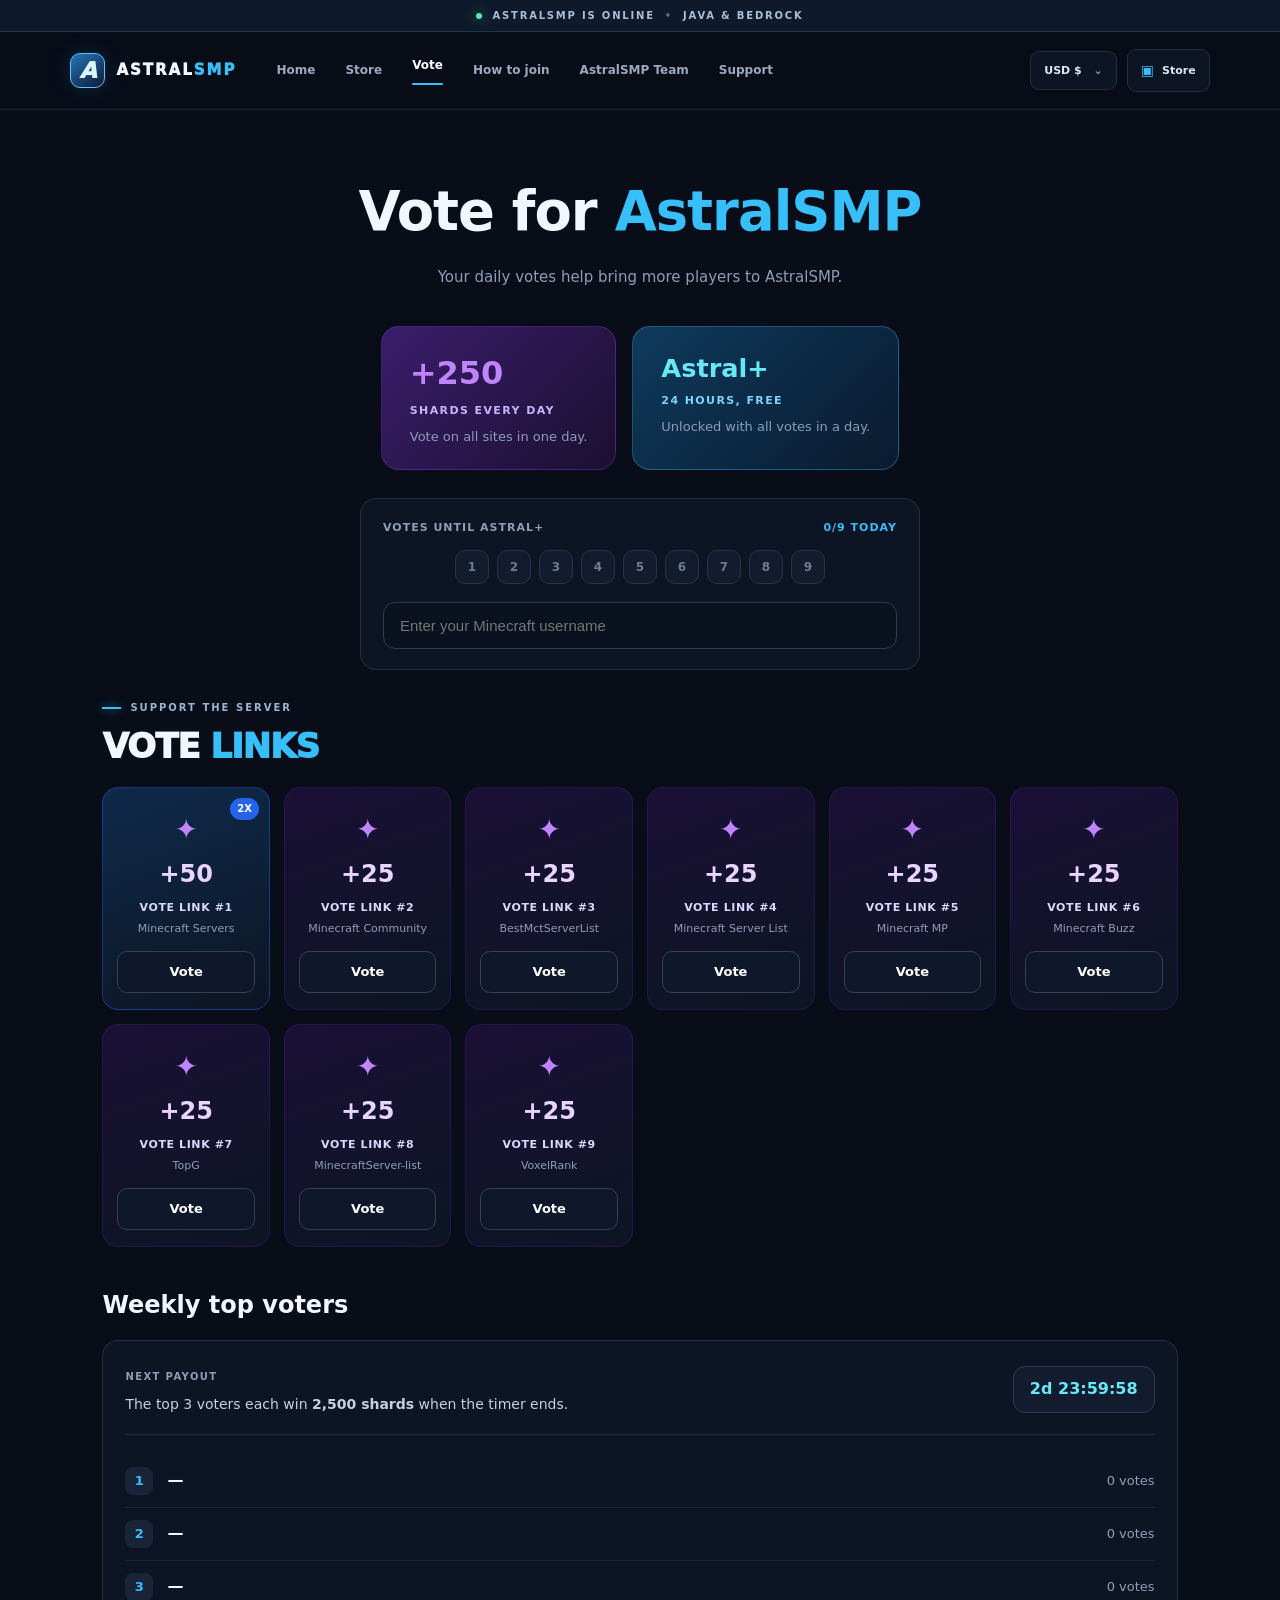
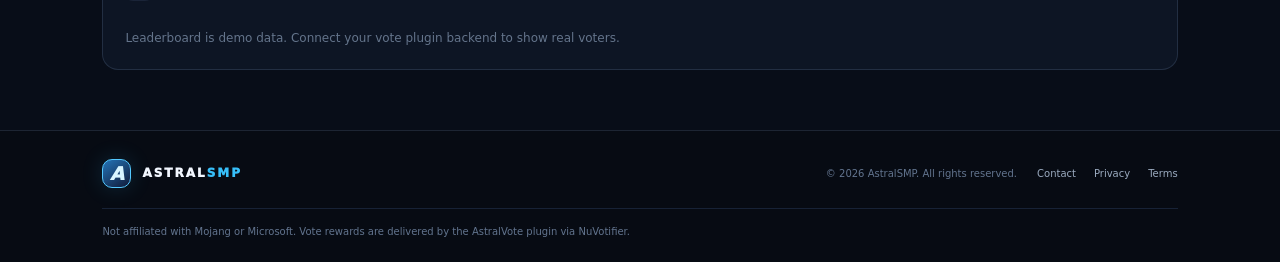
==== vote.html @ 37e2618c "Add files via upload" ====
<!doctype html>
<html lang="en">
<head>
  <meta charset="utf-8">
  <meta name="viewport" content="width=device-width, initial-scale=1">
  <meta name="theme-color" content="#080d18">
  <meta name="description" content="Vote for AstralSMP and claim daily rewards.">
  <title>Vote | AstralSMP</title>
  <link rel="stylesheet" href="style.css">
</head>
<body>
  <div class="announcement"><span class="pulse"></span> ASTRALSMP IS ONLINE <span class="announcement-dot">•</span> JAVA & BEDROCK</div>
  <header class="site-header">
    <a class="brand" href="index.html" aria-label="AstralSMP home">
      <span class="brand-mark">A</span>
      <span class="brand-name">ASTRAL<span>SMP</span></span>
    </a>
    <button class="menu-toggle" id="menuToggle" aria-label="Toggle navigation" aria-expanded="false">☰</button>
    <nav class="nav" id="nav">
      <a href="index.html#home">Home</a>
      <a href="index.html#store">Store</a>
      <a class="active" href="vote.html">Vote</a>
      <a href="index.html#join">How to join</a>
      <a href="index.html#team">AstralSMP Team</a>
      <a href="index.html#help">Support</a>
    </nav>
    <div class="header-actions">
      <button class="currency" type="button">USD $ <span>⌄</span></button>
      <a class="cart-button" href="index.html#store"><span class="cart-icon">▣</span> Store</a>
    </div>
  </header>

  <main class="vote-page">
    <section class="vote-hero section-wrap">
      <h1>Vote for <span>AstralSMP</span></h1>
      <p class="vote-sub">Your daily votes help bring more players to AstralSMP.</p>

      <div class="vote-rewards">
        <div class="reward-card reward-shards">
          <div class="reward-amount">+250</div>
          <div class="reward-label">SHARDS EVERY DAY</div>
          <p>Vote on all sites in one day.</p>
        </div>
        <div class="reward-card reward-rank">
          <div class="reward-rank-title">Astral+</div>
          <div class="reward-label">24 HOURS, FREE</div>
          <p>Unlocked with all votes in a day.</p>
        </div>
      </div>

      <div class="vote-progress-card">
        <div class="progress-top">
          <span>VOTES UNTIL ASTRAL+</span>
          <span id="votesToday" class="votes-count">0/9 TODAY</span>
        </div>
        <div class="progress-steps" id="progressSteps">
          <span>1</span><span>2</span><span>3</span><span>4</span><span>5</span><span>6</span><span>7</span><span>8</span><span>9</span>
        </div>
        <div class="username-row">
          <input type="text" id="voteUsername" placeholder="Enter your Minecraft username" maxlength="16" autocomplete="off">
        </div>
      </div>
    </section>

    <section class="vote-links-section section-wrap">
      <div class="section-heading compact-heading">
        <div><div class="eyebrow"><span></span> SUPPORT THE SERVER</div><h2>VOTE <span>LINKS</span></h2></div>
      </div>
      <div class="vote-links-grid" id="voteLinksGrid">
        <!-- filled by JS -->
      </div>
    </section>

    <section class="top-voters-section section-wrap">
      <h2 class="top-voters-title">Weekly top voters</h2>
      <div class="top-voters-card">
        <div class="payout-info">
          <div>
            <span class="payout-label">NEXT PAYOUT</span>
            <p>The top 3 voters each win <strong>2,500 shards</strong> when the timer ends.</p>
          </div>
          <div class="payout-timer" id="payoutTimer">3d 00:00:00</div>
        </div>
        <ol class="top-voters-list" id="topVotersList">
          <li><span class="rank">1</span><span class="name">—</span><span class="votes">0 votes</span></li>
          <li><span class="rank">2</span><span class="name">—</span><span class="votes">0 votes</span></li>
          <li><span class="rank">3</span><span class="name">—</span><span class="votes">0 votes</span></li>
        </ol>
        <p class="top-voters-note">Leaderboard is demo data. Connect your vote plugin backend to show real voters.</p>
      </div>
    </section>
  </main>

  <footer class="footer">
    <a class="brand footer-brand" href="index.html"><span class="brand-mark">A</span><span class="brand-name">ASTRAL<span>SMP</span></span></a>
    <p>© <span id="year"></span> AstralSMP. All rights reserved.</p>
    <div class="footer-links"><a href="index.html#help">Contact</a><a href="index.html#help">Privacy</a><a href="index.html#help">Terms</a></div>
    <p class="disclaimer">Not affiliated with Mojang or Microsoft. Vote rewards are delivered by the AstralVote plugin via NuVotifier.</p>
  </footer>

  <div class="toast" id="toast" role="status" aria-live="polite"></div>
  <script src="vote.js"></script>
</body>
</html>
---- style.css ----
:root{--bg:#080d18;--panel:#0d1524;--panel2:#101c30;--line:rgba(151,184,230,.15);--text:#f2f7ff;--muted:#8d9db7;--cyan:#37bff9;--blue:#3478ff;--purple:#8a66ff;--radius:18px}*{box-sizing:border-box}html{scroll-behavior:smooth;scroll-padding-top:90px}body{margin:0;background:var(--bg);color:var(--text);font-family:Inter,ui-sans-serif,system-ui,-apple-system,BlinkMacSystemFont,"Segoe UI",sans-serif;line-height:1.55}a{color:inherit;text-decoration:none}button{font:inherit}.announcement{height:32px;display:flex;align-items:center;justify-content:center;gap:10px;background:#0e1a2b;color:#a9bed9;font-size:10px;letter-spacing:1.8px;font-weight:800;border-bottom:1px solid var(--line)}.pulse,.status-dot{display:inline-block;width:6px;height:6px;border-radius:50%;background:#5ee6b1;box-shadow:0 0 12px #5ee6b188}.announcement-dot{color:#536c8e}.site-header{height:78px;padding:0 max(5.5vw,24px);display:flex;align-items:center;gap:40px;border-bottom:1px solid var(--line);background:rgba(8,13,24,.94);position:sticky;top:0;z-index:20;backdrop-filter:blur(16px)}.brand{display:flex;align-items:center;gap:11px;flex-shrink:0}.brand-mark{width:35px;height:35px;display:grid;place-items:center;border:1px solid #54c8ff;border-radius:10px;color:#d9f5ff;font-weight:950;font-size:22px;font-style:italic;background:linear-gradient(145deg,#2474b7,#111a38);box-shadow:0 0 22px #37bff929}.brand-name{font-size:15px;font-weight:950;letter-spacing:2px}.brand-name span{color:var(--cyan)}.nav{display:flex;align-items:center;gap:30px;flex:1}.nav a{font-size:12px;color:#9baac1;font-weight:700;transition:.2s}.nav a:hover,.nav a.active{color:#fff}.nav a.active:after{content:"";display:block;height:2px;background:var(--cyan);margin-top:8px;border-radius:3px}.header-actions{display:flex;gap:10px;align-items:center}.currency,.cart-button{border:1px solid var(--line);border-radius:9px;padding:10px 13px;color:#dce7f7;background:#0d1524;font-size:11px;font-weight:750}.currency span{color:var(--muted);padding-left:8px}.cart-button{display:flex;gap:8px;align-items:center}.cart-button b{background:#213d5c;color:#9be4ff;border-radius:5px;padding:1px 6px}.cart-icon{font-size:14px;color:var(--cyan)}.menu-toggle{display:none;background:none;border:0;color:white;font-size:24px}.hero{min-height:610px;position:relative;overflow:hidden;padding:95px max(8vw,28px) 70px;display:flex;align-items:center;background:radial-gradient(ellipse at 75% 48%,#142c53 0%,#0b1427 30%,#080d18 66%)}.hero-grid{position:absolute;inset:0;opacity:.15;background-image:linear-gradient(rgba(100,161,235,.16) 1px,transparent 1px),linear-gradient(90deg,rgba(100,161,235,.16) 1px,transparent 1px);background-size:55px 55px;mask-image:linear-gradient(90deg,transparent,#000 55%,#000)}.hero-content{position:relative;z-index:2;max-width:570px}.eyebrow{display:flex;align-items:center;gap:9px;color:#9cb4d4;font-size:10px;letter-spacing:2px;font-weight:850}.eyebrow>span{width:19px;height:2px;background:var(--cyan);box-shadow:0 0 10px #37bff9aa}.hero h1{font-size:clamp(43px,5.5vw,73px);line-height:.99;letter-spacing:-2.8px;margin:25px 0 22px;font-weight:950}.hero h1 span,.section-heading h2 span,.join-copy h2 span,.help-section h2 span{color:var(--cyan)}.hero-content>p{max-width:445px;color:#9aabc5;font-size:14px;line-height:1.9;margin:0}.hero-actions{display:flex;gap:12px;margin-top:30px;flex-wrap:wrap}.button{min-height:46px;padding:0 18px;border-radius:9px;display:inline-flex;align-items:center;justify-content:center;gap:18px;font-size:12px;font-weight:850;cursor:pointer;transition:transform .2s,filter .2s;border:1px solid transparent}.button:hover{transform:translateY(-2px);filter:brightness(1.12)}.button span{font-size:16px}.button-primary{color:#06101d;background:linear-gradient(100deg,#65d8ff,#37aefa);box-shadow:0 8px 30px #2daef52b}.button-ghost{background:#101b2d;border-color:#293b56;color:#e1ecfb}.server-status{display:flex;align-items:center;gap:9px;margin-top:35px;color:#7f94b2;font-size:9px;letter-spacing:1.1px;font-weight:800}.server-status strong{font-size:11px;color:#d9efff;letter-spacing:.3px}.status-divider{height:14px;width:1px;background:#2b3d57;margin:0 5px}.hero-art{position:absolute;right:7%;top:50%;transform:translateY(-50%);width:min(43vw,510px);height:450px;display:grid;place-items:center}.orbit{position:absolute;border:1px solid #3c83cb38;border-radius:50%;transform:rotate(-23deg)}.orbit-one{width:410px;height:230px}.orbit-two{width:475px;height:300px;transform:rotate(38deg);border-color:#6e70ff2e}.planet{width:250px;height:250px;position:relative;border-radius:50%;display:grid;place-items:center;background:radial-gradient(circle at 32% 25%,#8be8ff 0%,#2689d2 15%,#1b4e9c 38%,#17224e 67%,#080d1d 82%);box-shadow:inset -20px -15px 45px #030716,0 0 55px #277ce34b,0 0 130px #1e6dd62b;overflow:visible}.planet:before{content:"";position:absolute;inset:12px;border-radius:50%;border:1px solid #a3e7ff25}.planet-glow{position:absolute;width:310px;height:310px;border-radius:50%;background:#178de51c;filter:blur(20px)}.planet-ring{position:absolute;width:345px;height:93px;border:13px solid #4ac6f6b0;border-left-color:#92e8ff;border-bottom-color:#214c9b;border-radius:50%;transform:rotate(-23deg);box-shadow:0 0 24px #37bff94b;z-index:2}.planet-letter{z-index:1;font-size:132px;font-weight:950;font-style:italic;letter-spacing:-12px;color:#e3f8ff;text-shadow:0 0 22px #71d8ff,0 8px 0 #1e5c9e;transform:translateX(-5px)}.floating-chip{position:absolute;z-index:4;display:flex;align-items:center;gap:10px;padding:12px 15px;border:1px solid #4a709a60;border-radius:12px;background:#0c1729d9;box-shadow:0 12px 35px #0005;backdrop-filter:blur(10px)}.floating-chip small,.floating-chip b{display:block}.floating-chip small{font-size:8px;letter-spacing:1.3px;color:#7f99bc}.floating-chip b{font-size:10px;letter-spacing:.7px;margin-top:3px}.chip-top{top:48px;right:12px}.chip-bottom{bottom:43px;left:3px}.chip-star,.chip-diamond{color:var(--cyan);font-size:22px}.spark{position:absolute;color:#9be6ff}.spark-a{top:80px;left:72px;font-size:22px}.spark-b{bottom:70px;right:52px;font-size:28px}.spark-c{top:48%;right:3%;font-size:32px}.hero-bottom-line{position:absolute;bottom:22px;left:8vw;right:8vw;display:flex;justify-content:space-between;color:#526984;font-size:9px;font-weight:800;letter-spacing:2px}.trust-strip{display:grid;grid-template-columns:repeat(3,1fr);padding:24px max(8vw,28px);background:#0b1322;border-top:1px solid var(--line);border-bottom:1px solid var(--line);gap:20px}.trust-strip>div{display:flex;align-items:center;justify-content:center;gap:13px}.trust-icon{width:37px;height:37px;border:1px solid #2d4c6e;border-radius:10px;display:grid;place-items:center;color:var(--cyan);font-size:19px;background:#102039}.trust-strip p{margin:0}.trust-strip b,.trust-strip small{display:block}.trust-strip b{font-size:10px;letter-spacing:1px}.trust-strip small{font-size:10px;color:#7e91ad;margin-top:3px}.section-wrap{padding-left:max(8vw,28px);padding-right:max(8vw,28px)}.store-section{padding-top:93px;padding-bottom:65px}.section-heading{display:flex;justify-content:space-between;align-items:end;gap:25px;margin-bottom:30px}.section-heading h2,.help-section h2{font-size:34px;line-height:1.1;letter-spacing:-1px;margin:12px 0 0;font-weight:950}.section-heading>p{max-width:270px;margin:0 0 2px;color:#8194b0;font-size:12px}.category-grid{display:grid;grid-template-columns:repeat(3,1fr);gap:16px}.category-card{min-width:0;background:linear-gradient(150deg,#111d30,#0b1321 72%);border:1px solid #1c2c43;border-radius:16px;overflow:hidden;transition:transform .25s,border-color .25s}.category-card:hover{transform:translateY(-4px);border-color:#3978a7}.category-card.featured{border-color:#2a6590;box-shadow:inset 0 1px #63cfff0c}.card-top{display:flex;justify-content:space-between;align-items:center;padding:17px 18px 0}.category-tag{color:#8ce3ff;background:#12344a;border:1px solid #21516c;padding:5px 8px;border-radius:5px;font-size:8px;font-weight:900;letter-spacing:1px}.muted-tag{color:#91a4bf;background:#172235;border-color:#29364a}.card-number{font-size:10px;color:#526883;font-weight:800}.item-art{height:185px;display:grid;place-items:center;position:relative;overflow:hidden;background:radial-gradient(ellipse at center,#17395a70,transparent 65%)}.rank-crown{font-size:82px;color:#9deaff;text-shadow:0 0 30px #43c7ff9c;z-index:2;transform:translateY(-4px)}.rank-orbit{position:absolute;width:150px;height:80px;border:1px solid #50bdfb8a;border-radius:50%;transform:rotate(-20deg)}.crate-box{width:95px;height:88px;border:2px solid #7ccfff;background:linear-gradient(135deg,#1f6aa3,#14294e);transform:rotate(45deg);display:grid;place-items:center;box-shadow:0 0 45px #42b8ff3c,inset 0 0 22px #9beaff38}.crate-box:before,.crate-box:after{content:"";position:absolute;background:#8cdbff}.crate-box:before{width:100%;height:3px}.crate-box:after{height:100%;width:3px}.crate-box span{transform:rotate(-45deg);font-size:34px;color:#d7f6ff;z-index:1}.crate-shadow{position:absolute;width:135px;height:18px;border-radius:50%;background:#0008;filter:blur(8px);bottom:35px}.crystal-art{display:flex;gap:8px;align-items:center;justify-content:center}.crystal{width:40px;height:85px;clip-path:polygon(50% 0,100% 28%,80% 100%,20% 100%,0 28%);background:linear-gradient(90deg,#3179d0,#a0e9ff 48%,#2867bd);filter:drop-shadow(0 0 15px #3ca9ff);transform:rotate(7deg)}.crystal-two{height:110px;width:51px;background:linear-gradient(90deg,#7354e6,#d2c5ff 45%,#4b43c2);transform:rotate(-5deg)}.crystal-three{transform:rotate(15deg);height:65px}.card-copy{padding:0 21px 23px}.card-kicker{color:#6c88a9;font-size:8px;letter-spacing:1.8px;font-weight:900}.card-copy h3{font-size:21px;margin:4px 0 7px;letter-spacing:-.5px}.card-copy p{font-size:11px;color:#8799b4;min-height:52px;margin:0 0 16px;line-height:1.8}.text-link{display:inline-flex;gap:13px;align-items:center;color:#75d8ff;font-size:11px;font-weight:850}.text-link span{font-size:15px}.products-section{padding-top:15px;padding-bottom:90px}.compact-heading{margin-bottom:22px}.demo-note{font-size:9px;letter-spacing:1px;color:#627b9a}.product-grid{display:grid;grid-template-columns:repeat(4,1fr);gap:13px}.product-card{background:#0d1727;border:1px solid #1d2c42;border-radius:13px;padding:17px;display:flex;flex-direction:column;min-height:220px}.product-icon{height:70px;display:grid;place-items:center;border-radius:9px;background:radial-gradient(circle,#19385b,#101b2d 70%);color:#8de2ff;font-size:34px;margin-bottom:15px}.product-card h3{font-size:14px;margin:0 0 4px}.product-card p{font-size:10px;color:#8295b0;margin:0 0 17px;flex:1}.product-bottom{display:flex;align-items:center;justify-content:space-between;gap:8px}.product-price{font-size:13px;font-weight:900;color:#a4eaff}.add-button{border:1px solid #2c587b;background:#102b41;color:#8ee1ff;border-radius:7px;padding:7px 10px;font-size:10px;font-weight:850;cursor:pointer}.add-button:hover{background:#174363}.join-section{padding-bottom:90px}.join-panel{position:relative;overflow:hidden;display:flex;align-items:center;justify-content:space-between;gap:30px;padding:42px 45px;border:1px solid #245174;border-radius:20px;background:radial-gradient(ellipse at 15% 50%,#16436a 0%,#0d2039 35%,#0c1628 75%)}.join-panel:after{content:"";position:absolute;width:340px;height:340px;border:1px solid #4abcfb17;border-radius:50%;left:-130px;top:-160px;box-shadow:0 0 0 30px #4abcfb08,0 0 0 70px #4abcfb05}.join-orb{width:95px;height:95px;flex-shrink:0;display:grid;place-items:center;border:1px solid #8ae3ff;border-radius:25px;transform:rotate(-8deg);background:linear-gradient(140deg,#268ac1,#17274d);font-size:60px;font-weight:950;font-style:italic;color:#e6faff;box-shadow:0 0 40px #30a7f533}.join-copy{flex:1;position:relative;z-index:1}.join-copy h2{font-size:29px;line-height:1.08;letter-spacing:-1px;margin:10px 0}.join-copy p{font-size:11px;color:#91a5c0;max-width:400px;margin:0}.join-action{position:relative;z-index:1;min-width:180px;padding-left:25px;border-left:1px solid #38506d}.ip-label{font-size:9px;color:#819ab8;letter-spacing:1.5px;font-weight:850}.ip-value{font-size:20px;font-weight:900;margin:3px 0 13px}.join-action .button{width:100%}.join-action small{display:block;text-align:center;font-size:9px;color:#8398b4;margin-top:9px}.help-section{padding-top:0;padding-bottom:70px;display:flex;justify-content:space-between;align-items:center;gap:30px}.help-section p{color:#879ab5;font-size:12px;max-width:460px}.help-section .button{flex-shrink:0}.footer{border-top:1px solid var(--line);padding:28px max(8vw,28px) 22px;display:grid;grid-template-columns:1fr auto auto;align-items:center;gap:20px;background:#070b13}.footer-brand .brand-mark{width:29px;height:29px;font-size:18px}.footer-brand .brand-name{font-size:12px}.footer>p{margin:0;color:#62748e;font-size:10px}.footer-links{display:flex;gap:18px;color:#9babc0;font-size:10px}.footer .disclaimer{grid-column:1/-1;border-top:1px solid #172236;padding-top:15px}.toast{position:fixed;bottom:25px;left:50%;transform:translate(-50%,20px);padding:11px 16px;background:#e1f8ff;color:#07111d;border-radius:9px;font-size:12px;font-weight:850;box-shadow:0 10px 40px #0008;opacity:0;pointer-events:none;transition:.25s;z-index:60}.toast.show{opacity:1;transform:translate(-50%,0)}.cart-dialog{width:min(440px,calc(100% - 28px));border:1px solid #29425e;border-radius:17px;background:#0c1524;color:var(--text);padding:23px;box-shadow:0 25px 100px #000b}.cart-dialog::backdrop{background:#02050bd9;backdrop-filter:blur(5px)}.dialog-head{display:flex;justify-content:space-between;align-items:center}.dialog-head h3{margin:5px 0 0;font-size:22px}.close-dialog{border:0;background:#18253a;color:#dcecff;border-radius:8px;width:34px;height:34px;font-size:23px;cursor:pointer}.cart-items{margin:20px 0;max-height:270px;overflow:auto}.empty-cart{color:#7f94b1;font-size:12px;text-align:center;padding:25px 0}.cart-line{display:flex;align-items:center;justify-content:space-between;gap:10px;padding:12px 0;border-bottom:1px solid #1b2a40}.cart-line strong{font-size:12px}.cart-line small{display:block;color:#8297b5;font-size:10px}.remove-item{border:0;background:none;color:#ff9d9d;font-size:11px;cursor:pointer}.cart-total{display:flex;justify-content:space-between;padding:14px 0;border-top:1px solid #273950;font-size:12px}.cart-total strong{font-size:16px;color:#a3eaff}.cart-warning{color:#8194b0;font-size:10px;line-height:1.7}.checkout-button{width:100%;margin-top:8px}
@media(max-width:1000px){.site-header{gap:22px}.nav{gap:18px}.hero-art{right:2%;opacity:.8}.hero-content{max-width:500px}.hero h1{font-size:58px}.product-grid{grid-template-columns:repeat(2,1fr)}.join-panel{padding:32px}.join-orb{width:75px;height:75px;font-size:46px}.join-copy h2{font-size:25px}}@media(max-width:760px){.site-header{height:67px;padding:0 20px;gap:12px}.menu-toggle{display:block;margin-left:auto;order:2}.header-actions{order:3}.currency{display:none}.nav{display:none;position:absolute;left:0;right:0;top:66px;padding:18px 22px 22px;background:#0a1220;border-bottom:1px solid var(--line);flex-direction:column;align-items:stretch;gap:5px}.nav.open{display:flex}.nav a{padding:10px}.nav a.active:after{display:none}.hero{min-height:680px;padding:70px 25px 85px;align-items:flex-start}.hero-content{max-width:100%}.hero h1{font-size:clamp(43px,12vw,62px)}.hero-content>p{max-width:400px}.hero-art{width:330px;height:290px;top:auto;bottom:15px;right:0;transform:none;opacity:.38}.planet{width:150px;height:150px}.planet-letter{font-size:85px}.planet-ring{width:220px;height:58px;border-width:8px}.orbit-one{width:270px;height:150px}.orbit-two{width:300px;height:180px}.floating-chip{display:none}.hero-bottom-line{left:25px;right:25px}.trust-strip{grid-template-columns:1fr;padding:20px 25px;gap:15px}.trust-strip>div{justify-content:flex-start}.section-wrap{padding-left:22px;padding-right:22px}.store-section{padding-top:65px}.section-heading{align-items:flex-start;flex-direction:column;gap:12px}.section-heading h2,.help-section h2{font-size:30px}.category-grid{grid-template-columns:1fr}.item-art{height:155px}.card-copy p{min-height:0}.products-section{padding-bottom:65px}.product-grid{grid-template-columns:repeat(2,minmax(0,1fr));gap:10px}.product-card{padding:12px;min-height:215px}.product-icon{height:60px}.demo-note{font-size:8px}.join-section{padding-bottom:65px}.join-panel{flex-direction:column;align-items:flex-start;padding:28px 23px;gap:20px}.join-orb{display:none}.join-action{border-left:0;border-top:1px solid #38506d;padding:18px 0 0;width:100%}.join-action .button{max-width:240px}.help-section{align-items:flex-start;flex-direction:column;padding-bottom:50px}.footer{grid-template-columns:1fr auto;gap:16px;padding:25px 22px}.footer>p:first-of-type{grid-column:1/-1;grid-row:2}.footer-links{grid-column:2;grid-row:1}.footer .disclaimer{grid-column:1/-1}}@media(max-width:390px){.brand-name{font-size:12px;letter-spacing:1.5px}.brand-mark{width:31px;height:31px}.header-actions .cart-button{padding:9px}.hero h1{letter-spacing:-2px}.hero-actions{gap:8px}.button{padding:0 12px;gap:10px}.product-grid{grid-template-columns:1fr}.product-card{min-height:195px}.product-icon{height:50px}}

/* Store-specific product and team refinements */
.category-grid{grid-template-columns:repeat(2,minmax(0,1fr))}
.rank-crown{display:none}
.rank-pickaxe{position:relative;width:96px;height:96px;filter:drop-shadow(0 0 16px #37bff966);transform:rotate(-8deg)}
.rank-pickaxe:before{content:"";position:absolute;left:12px;top:10px;width:75px;height:17px;background:#b9efff;border:3px solid #367ba9;box-shadow:inset 0 -5px #4e8fb8}
.rank-pickaxe:after{content:"";position:absolute;left:43px;top:19px;width:17px;height:72px;background:#8d5a32;border:3px solid #59391f;box-shadow:inset -5px 0 #c58a4d}
.rank-pickaxe span{position:absolute;left:7px;top:15px;width:22px;height:20px;background:#e0f9ff;border:3px solid #367ba9;z-index:1}
.key-card{border-color:color-mix(in srgb,var(--item-color) 60%,#1d2c42);background:linear-gradient(155deg,color-mix(in srgb,var(--item-color) 13%,#0d1727),#0d1727 68%);box-shadow:inset 0 1px color-mix(in srgb,var(--item-color) 20%,transparent)}
.key-card .product-icon{color:var(--item-color);background:radial-gradient(circle,color-mix(in srgb,var(--item-color) 27%,#101b2d),#101b2d 72%);border:1px solid color-mix(in srgb,var(--item-color) 55%,transparent);text-shadow:0 0 20px var(--item-color)}
.key-card h3{color:var(--item-color);font-size:13px;letter-spacing:.2px}
.key-card .product-price{color:var(--item-color)}
.key-card .add-button{color:var(--item-color);border-color:color-mix(in srgb,var(--item-color) 65%,#293b56);background:color-mix(in srgb,var(--item-color) 13%,#101b2d)}
.team-section{padding-top:8px;padding-bottom:82px}
.team-grid{display:grid;grid-template-columns:repeat(3,minmax(0,250px));gap:15px}
.staff-card{overflow:hidden;border:1px solid #24425b;border-radius:14px;background:#0d1727;padding:0 18px 20px;max-width:270px}
.staff-cover{height:66px;margin:0 -18px;background:linear-gradient(110deg,#12304a,#14516a 52%,#17233d);border-bottom:1px solid #2b6a83}
.staff-avatar{width:66px;height:66px;margin-top:-33px;position:relative;display:grid;place-items:center;border:3px solid #0d1727;border-radius:12px;background:#11263a;color:#37bff9;font-size:28px;font-weight:900;text-transform:lowercase;box-shadow:0 0 0 1px #37bff955}
.staff-info{padding-top:10px}.staff-role{display:inline-block;padding:3px 8px;border-radius:4px;background:#103444;border:1px solid #24627a;color:#37bff9;font-size:9px;font-weight:900;letter-spacing:1.2px}
.staff-info h3{margin:8px 0 0;font-size:19px;letter-spacing:-.3px}.staff-handle{margin:0 0 14px;color:#7f94b1;font-size:11px}.staff-info .text-link{font-size:10px}
@media(max-width:760px){.category-grid{grid-template-columns:1fr}.team-grid{grid-template-columns:1fr}.staff-card{width:100%;max-width:340px}}

/* ===== Key product images ===== */
.product-key-img{width:88px;height:88px;object-fit:contain;margin:6px auto 10px;display:block;filter:drop-shadow(0 8px 18px rgba(0,0,0,.45))}
.product-card{position:relative}
.popular-badge{position:absolute;top:12px;right:12px;background:#a855f7;color:#fff;font-size:9px;font-weight:900;letter-spacing:.8px;padding:4px 8px;border-radius:999px;z-index:2}
.key-card .product-key-img{margin-top:18px}

/* ===== Vote page ===== */
.vote-page{padding-bottom:60px}
.vote-hero{text-align:center;padding-top:60px;padding-bottom:20px}
.vote-hero h1{font-size:clamp(2.2rem,5vw,3.4rem);margin:0 0 12px;letter-spacing:-1px}
.vote-hero h1 span{color:var(--cyan)}
.vote-sub{color:var(--muted);margin:0 0 36px;font-size:15px}
.vote-rewards{display:flex;flex-wrap:wrap;justify-content:center;gap:16px;margin-bottom:28px}
.reward-card{border-radius:18px;padding:22px 28px;min-width:220px;text-align:left;border:1px solid var(--line)}
.reward-shards{background:linear-gradient(135deg,#3b1d6b,#1a1030);border-color:#7c3aed55}
.reward-rank{background:linear-gradient(135deg,#0e3a5c,#0a1a2e);border-color:#37bff955}
.reward-amount{font-size:2rem;font-weight:900;color:#c084fc}
.reward-rank-title{font-size:1.6rem;font-weight:900;color:#67e8f9}
.reward-label{font-size:11px;font-weight:800;letter-spacing:1.4px;color:#c4b5fd;margin:4px 0 8px}
.reward-rank .reward-label{color:#7dd3fc}
.reward-card p{margin:0;font-size:13px;color:var(--muted)}
.vote-progress-card{max-width:560px;margin:0 auto;background:var(--panel);border:1px solid var(--line);border-radius:16px;padding:20px 22px}
.progress-top{display:flex;justify-content:space-between;align-items:center;font-size:11px;font-weight:800;letter-spacing:1px;color:var(--muted);margin-bottom:14px}
.votes-count{color:var(--cyan)}
.progress-steps{display:flex;gap:8px;justify-content:center;flex-wrap:wrap;margin-bottom:18px}
.progress-steps span{width:34px;height:34px;display:grid;place-items:center;border-radius:10px;background:#121c2e;border:1px solid #24324a;color:#6b7c96;font-size:12px;font-weight:800}
.progress-steps span.done{background:#0e3a5c;border-color:#37bff9;color:#67e8f9;box-shadow:0 0 12px #37bff944}
.username-row input{width:100%;padding:14px 16px;border-radius:12px;border:1px solid #2a3b55;background:#0a1220;color:#fff;font-size:15px;outline:none}
.username-row input:focus{border-color:var(--cyan);box-shadow:0 0 0 3px #37bff922}
.vote-links-section{padding-top:10px}
.vote-links-grid{display:grid;grid-template-columns:repeat(auto-fill,minmax(160px,1fr));gap:14px}
.vote-link-card{position:relative;background:linear-gradient(160deg,#1a1035,#0d1524);border:1px solid #4c1d9555;border-radius:16px;padding:20px 14px 16px;text-align:center}
.vote-link-card:first-child{background:linear-gradient(160deg,#0e2a4a,#0d1524);border-color:#2563eb66}
.double-badge{position:absolute;top:10px;right:10px;background:#2563eb;color:#fff;font-size:10px;font-weight:900;padding:3px 7px;border-radius:999px}
.vote-reward-icon{font-size:28px;color:#c084fc;margin-bottom:4px}
.vote-reward-amount{font-size:1.5rem;font-weight:900;color:#e9d5ff;margin-bottom:6px}
.vote-link-name{font-size:11px;font-weight:900;letter-spacing:.6px;color:#ddd6fe}
.vote-link-site{font-size:11px;color:var(--muted);margin:4px 0 14px}
.vote-btn{width:100%;padding:10px;border:0;border-radius:10px;background:#0f172a;color:#fff;font-weight:800;font-size:13px;cursor:pointer;border:1px solid #334155;transition:.15s}
.vote-btn:hover{background:#1e293b;border-color:var(--cyan)}
.top-voters-section{padding-top:40px}
.top-voters-title{font-size:1.5rem;margin:0 0 16px}
.top-voters-card{background:var(--panel);border:1px solid var(--line);border-radius:16px;padding:22px}
.payout-info{display:flex;flex-wrap:wrap;justify-content:space-between;gap:16px;align-items:center;margin-bottom:20px;padding-bottom:18px;border-bottom:1px solid var(--line)}
.payout-label{font-size:10px;font-weight:900;letter-spacing:1.4px;color:var(--muted)}
.payout-info p{margin:6px 0 0;font-size:14px;color:#c5d0e0}
.payout-timer{background:#121c2e;border:1px solid #2a3b55;border-radius:12px;padding:10px 16px;font-weight:800;font-variant-numeric:tabular-nums;color:#67e8f9}
.top-voters-list{list-style:none;margin:0;padding:0}
.top-voters-list li{display:flex;align-items:center;gap:14px;padding:12px 0;border-bottom:1px solid #1a2438}
.top-voters-list li:last-child{border-bottom:0}
.top-voters-list .rank{width:28px;height:28px;display:grid;place-items:center;border-radius:8px;background:#1a2438;font-weight:900;font-size:13px;color:var(--cyan)}
.top-voters-list .name{flex:1;font-weight:700}
.top-voters-list .votes{color:var(--muted);font-size:13px}
.top-voters-note{margin:16px 0 0;font-size:12px;color:#64748b}
@media(max-width:600px){.vote-rewards{flex-direction:column;align-items:stretch}.reward-card{min-width:0}}
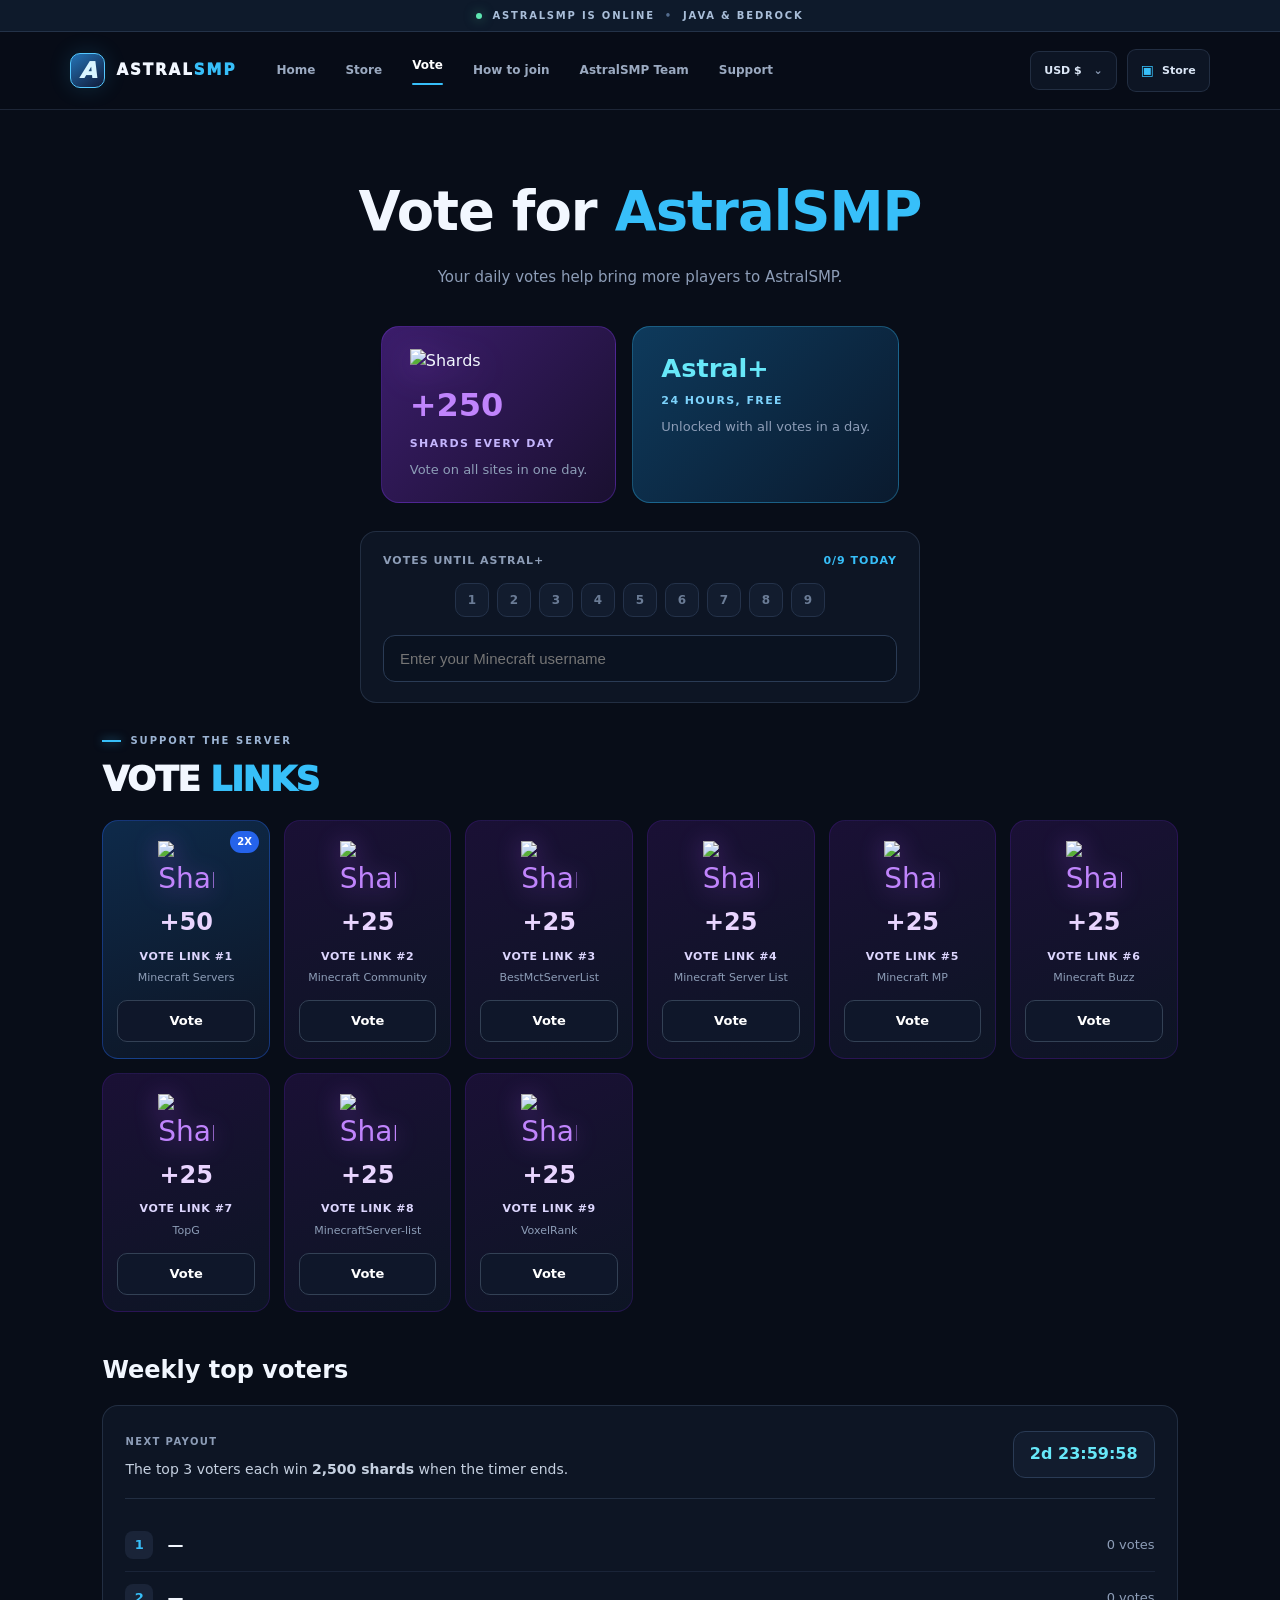
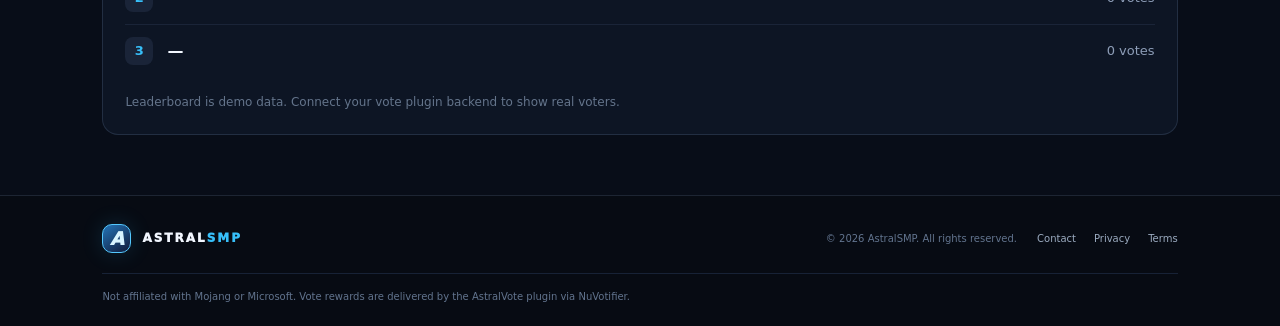
==== commit 2e167b15: "Add files via upload" ====
--- a/vote.html
+++ b/vote.html
@@ -37,6 +37,7 @@
 
       <div class="vote-rewards">
         <div class="reward-card reward-shards">
+          <img class="reward-shard-img" src="assets/shards-pile.png" alt="Shards">
           <div class="reward-amount">+250</div>
           <div class="reward-label">SHARDS EVERY DAY</div>
           <p>Vote on all sites in one day.</p>
--- a/style.css
+++ b/style.css
@@ -77,3 +77,88 @@
 .top-voters-list .votes{color:var(--muted);font-size:13px}
 .top-voters-note{margin:16px 0 0;font-size:12px;color:#64748b}
 @media(max-width:600px){.vote-rewards{flex-direction:column;align-items:stretch}.reward-card{min-width:0}}
+
+
+/* Staff role – full card coloring */
+.team-grid{display:grid;grid-template-columns:repeat(auto-fill,minmax(220px,1fr));gap:16px;max-width:1000px}
+
+.staff-card.role-owner{
+  background:linear-gradient(180deg,#0c2438 0%,#0a1828 100%);
+  border:1px solid #37bff966;
+  box-shadow:0 0 24px #37bff918;
+}
+.staff-card.role-owner .staff-cover{
+  background:linear-gradient(110deg,#0e4a6e,#157a9e 55%,#0d2a40);
+  border-bottom:1px solid #37bff988;
+}
+.staff-card.role-owner .staff-avatar{
+  background:#0a3048;color:#37bff9;border-color:#0a1828;
+  box-shadow:0 0 0 2px #37bff9aa,0 0 18px #37bff944;
+}
+.staff-card.role-owner .staff-role{
+  background:#0d3d58;border:1px solid #37bff9;color:#67e8f9;
+}
+
+.staff-card.role-coowner{
+  background:linear-gradient(180deg,#2a0a18 0%,#1a0810 100%);
+  border:1px solid #e91e6399;
+  box-shadow:0 0 24px #e91e6322;
+}
+.staff-card.role-coowner .staff-cover{
+  background:linear-gradient(110deg,#7a1040,#e91e63 55%,#4a0a28);
+  border-bottom:1px solid #e91e63cc;
+}
+.staff-card.role-coowner .staff-avatar{
+  background:#3b0a1f;color:#e91e63;border-color:#1a0810;
+  box-shadow:0 0 0 2px #e91e63aa,0 0 18px #e91e6344;
+}
+.staff-card.role-coowner .staff-role{
+  background:#4a0f2a;border:1px solid #e91e63;color:#f472b6;
+}
+
+.staff-card.role-manager{
+  background:linear-gradient(180deg,#2a0a14 0%,#1a080c 100%);
+  border:1px solid #ca215999;
+  box-shadow:0 0 24px #ca215922;
+}
+.staff-card.role-manager .staff-cover{
+  background:linear-gradient(110deg,#6a1030,#ca2159 55%,#3a0a18);
+  border-bottom:1px solid #ca2159cc;
+}
+.staff-card.role-manager .staff-avatar{
+  background:#3b0a18;color:#ca2159;border-color:#1a080c;
+  box-shadow:0 0 0 2px #ca2159aa,0 0 18px #ca215944;
+}
+.staff-card.role-manager .staff-role{
+  background:#4a0f20;border:1px solid #ca2159;color:#f43f7a;
+}
+
+.staff-card.role-admin{
+  background:linear-gradient(180deg,#2a1200 0%,#1a0c00 100%);
+  border:1px solid #ff440099;
+  box-shadow:0 0 24px #ff440022;
+}
+.staff-card.role-admin .staff-cover{
+  background:linear-gradient(110deg,#7a2a00,#ff4400 55%,#4a1800);
+  border-bottom:1px solid #ff4400cc;
+}
+.staff-card.role-admin .staff-avatar{
+  background:#3b1500;color:#ff4400;border-color:#1a0c00;
+  box-shadow:0 0 0 2px #ff4400aa,0 0 18px #ff440044;
+}
+.staff-card.role-admin .staff-role{
+  background:#4a1a00;border:1px solid #ff4400;color:#ff7a40;
+}
+
+/* Shard icons */
+.vote-reward-icon img{
+  width:56px;height:auto;object-fit:contain;
+  filter:drop-shadow(0 4px 12px rgba(168,85,247,.45));
+  margin:0 auto 2px;display:block;
+}
+.reward-shard-img{
+  width:72px;height:auto;object-fit:contain;
+  display:block;margin:0 0 8px;
+  filter:drop-shadow(0 6px 16px rgba(168,85,247,.4));
+}
+.reward-card.reward-shards{position:relative}
